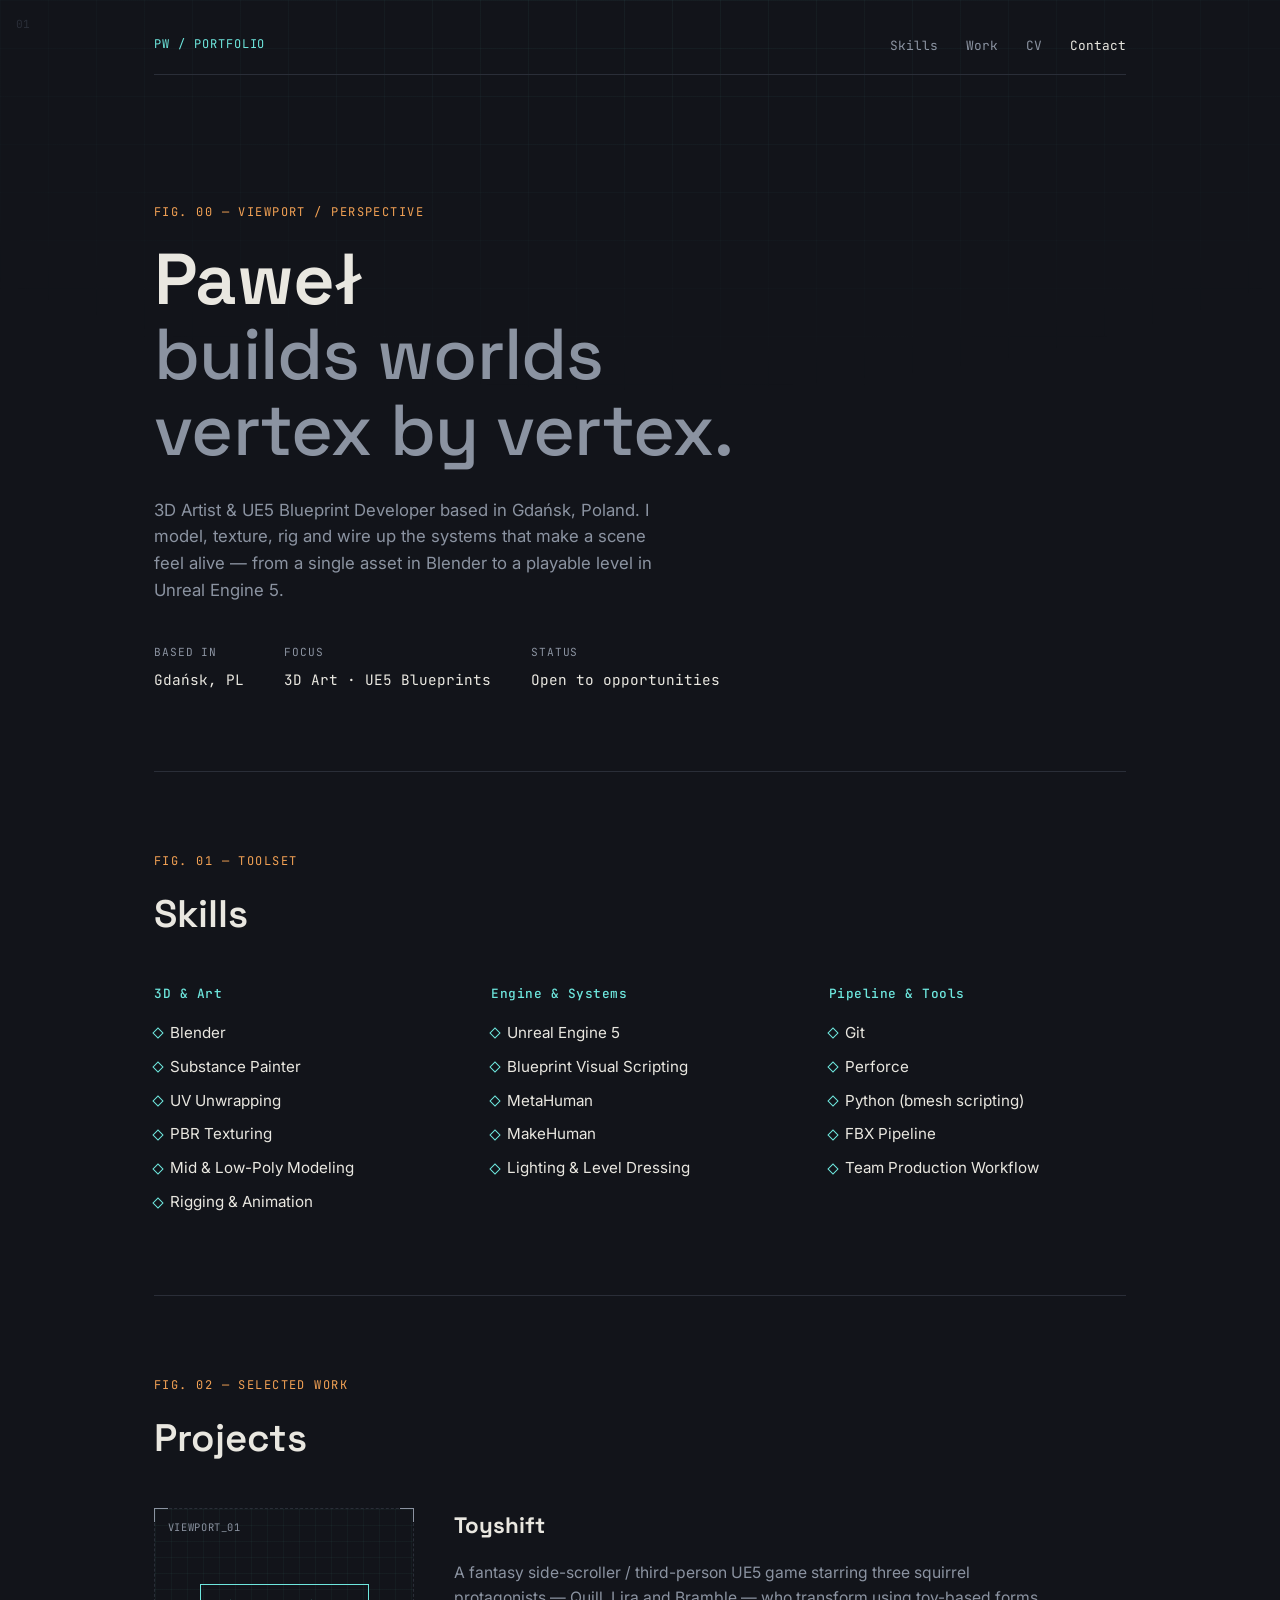
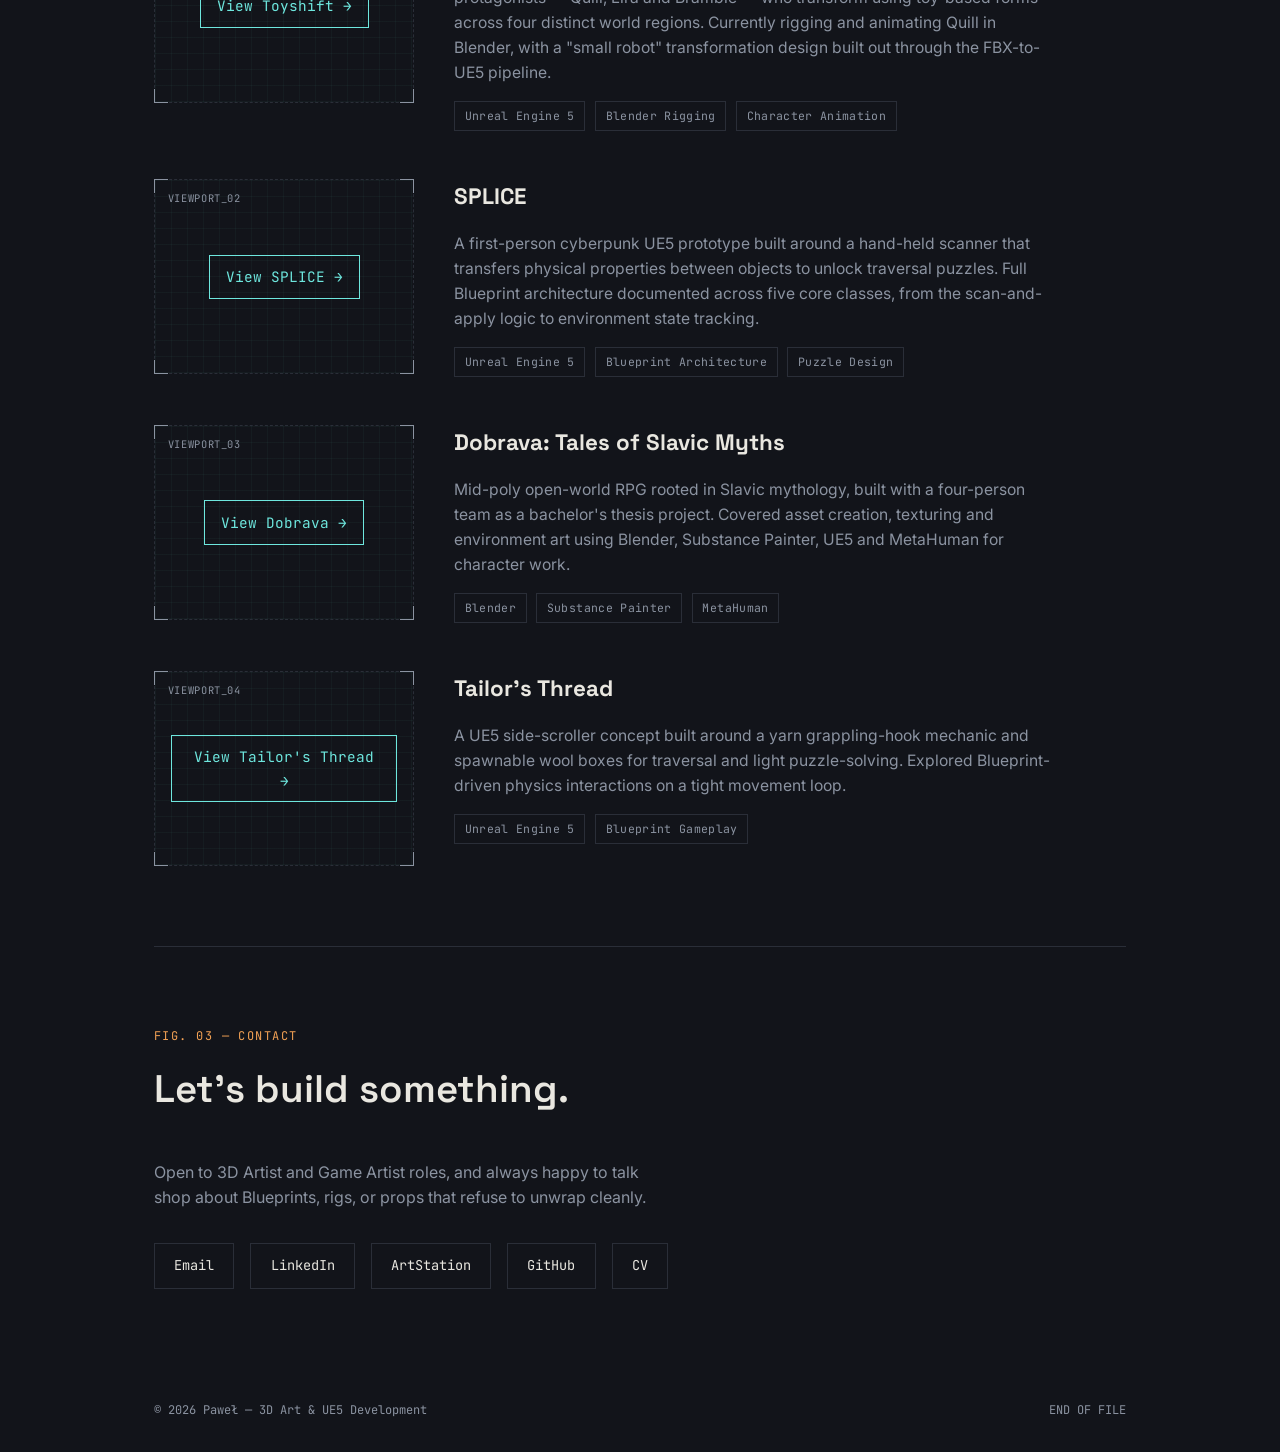
==== index.html @ b589e6cb "Add files via upload" ====
<!DOCTYPE html>
<html lang="en">
<head>
<meta charset="UTF-8">
<meta name="viewport" content="width=device-width, initial-scale=1.0">
<title>Paweł — 3D Artist &amp; UE5 Blueprint Developer</title>
<meta name="description" content="Portfolio of Paweł, 3D Artist and UE5 Blueprint Developer based in Gdańsk, Poland.">
<link rel="preconnect" href="https://fonts.googleapis.com">
<link rel="preconnect" href="https://fonts.gstatic.com" crossorigin>
<link href="https://fonts.googleapis.com/css2?family=Space+Grotesk:wght@400;500;600;700&family=Inter:wght@400;500;600&family=JetBrains+Mono:wght@400;500&display=swap" rel="stylesheet">
<link rel="stylesheet" href="style.css">
</head>
<body>

<div class="grid-overlay" aria-hidden="true"></div>

<header class="site-header">
  <div class="corner corner-tl" aria-hidden="true">01</div>
  <nav class="nav">
    <span class="nav-mark">PW / PORTFOLIO</span>
    <ul class="nav-links">
      <li><a href="#skills">Skills</a></li>
      <li><a href="#work">Work</a></li>
      <li><a href="cv.html">CV</a></li>
      <li><a href="#contact">Contact</a></li>
    </ul>
  </nav>
</header>

<main>

  <!-- HERO -->
  <section class="hero" id="top">
    <p class="eyebrow">FIG. 00 — VIEWPORT / PERSPECTIVE</p>
    <h1 class="hero-title">
      Paweł <span class="hero-title-sub">builds worlds<br>vertex by vertex.</span>
    </h1>
    <p class="hero-lede">
      3D Artist &amp; UE5 Blueprint Developer based in Gdańsk, Poland. I model, texture,
      rig and wire up the systems that make a scene feel alive — from a single asset
      in Blender to a playable level in Unreal Engine 5.
    </p>
    <div class="hero-meta">
      <span class="meta-item"><span class="meta-label">Based in</span>Gdańsk, PL</span>
      <span class="meta-item"><span class="meta-label">Focus</span>3D Art · UE5 Blueprints</span>
      <span class="meta-item"><span class="meta-label">Status</span>Open to opportunities</span>
    </div>
  </section>

  <!-- SKILLS -->
  <section class="skills" id="skills">
    <p class="section-label">FIG. 01 — TOOLSET</p>
    <h2 class="section-title">Skills</h2>

    <div class="skill-groups">
      <div class="skill-group">
        <h3 class="skill-group-title">3D &amp; Art</h3>
        <ul class="skill-tags">
          <li>Blender</li>
          <li>Substance Painter</li>
          <li>UV Unwrapping</li>
          <li>PBR Texturing</li>
          <li>Mid &amp; Low-Poly Modeling</li>
          <li>Rigging &amp; Animation</li>
        </ul>
      </div>
      <div class="skill-group">
        <h3 class="skill-group-title">Engine &amp; Systems</h3>
        <ul class="skill-tags">
          <li>Unreal Engine 5</li>
          <li>Blueprint Visual Scripting</li>
          <li>MetaHuman</li>
          <li>MakeHuman</li>
          <li>Lighting &amp; Level Dressing</li>
        </ul>
      </div>
      <div class="skill-group">
        <h3 class="skill-group-title">Pipeline &amp; Tools</h3>
        <ul class="skill-tags">
          <li>Git</li>
          <li>Perforce</li>
          <li>Python (bmesh scripting)</li>
          <li>FBX Pipeline</li>
          <li>Team Production Workflow</li>
        </ul>
      </div>
    </div>
  </section>

  <!-- WORK -->
  <section class="work" id="work">
    <p class="section-label">FIG. 02 — SELECTED WORK</p>
    <h2 class="section-title">Projects</h2>

    <div class="project-list">

      <article class="project">
        <div class="project-viewport">
          <span class="viewport-corner tl"></span>
          <span class="viewport-corner tr"></span>
          <span class="viewport-corner bl"></span>
          <span class="viewport-corner br"></span>
          <span class="viewport-id">VIEWPORT_01</span>
          <a class="viewport-link" href="#" target="_blank" rel="noopener">
            View Toyshift →
          </a>
        </div>
        <div class="project-body">
          <h3 class="project-title">Toyshift</h3>
          <p class="project-desc">
            A fantasy side-scroller / third-person UE5 game starring three squirrel
            protagonists — Quill, Lira and Bramble — who transform using toy-based
            forms across four distinct world regions. Currently rigging and animating
            Quill in Blender, with a "small robot" transformation design built out
            through the FBX-to-UE5 pipeline.
          </p>
          <ul class="project-tags">
            <li>Unreal Engine 5</li>
            <li>Blender Rigging</li>
            <li>Character Animation</li>
          </ul>
        </div>
      </article>

      <article class="project">
        <div class="project-viewport">
          <span class="viewport-corner tl"></span>
          <span class="viewport-corner tr"></span>
          <span class="viewport-corner bl"></span>
          <span class="viewport-corner br"></span>
          <span class="viewport-id">VIEWPORT_02</span>
          <a class="viewport-link" href="#" target="_blank" rel="noopener">
            View SPLICE →
          </a>
        </div>
        <div class="project-body">
          <h3 class="project-title">SPLICE</h3>
          <p class="project-desc">
            A first-person cyberpunk UE5 prototype built around a hand-held scanner
            that transfers physical properties between objects to unlock traversal
            puzzles. Full Blueprint architecture documented across five core classes,
            from the scan-and-apply logic to environment state tracking.
          </p>
          <ul class="project-tags">
            <li>Unreal Engine 5</li>
            <li>Blueprint Architecture</li>
            <li>Puzzle Design</li>
          </ul>
        </div>
      </article>

      <article class="project">
        <div class="project-viewport">
          <span class="viewport-corner tl"></span>
          <span class="viewport-corner tr"></span>
          <span class="viewport-corner bl"></span>
          <span class="viewport-corner br"></span>
          <span class="viewport-id">VIEWPORT_03</span>
          <a class="viewport-link" href="#" target="_blank" rel="noopener">
            View Dobrava →
          </a>
        </div>
        <div class="project-body">
          <h3 class="project-title">Dobrava: Tales of Slavic Myths</h3>
          <p class="project-desc">
            Mid-poly open-world RPG rooted in Slavic mythology, built with a
            four-person team as a bachelor's thesis project. Covered asset creation,
            texturing and environment art using Blender, Substance Painter, UE5 and
            MetaHuman for character work.
          </p>
          <ul class="project-tags">
            <li>Blender</li>
            <li>Substance Painter</li>
            <li>MetaHuman</li>
          </ul>
        </div>
      </article>

      <article class="project">
        <div class="project-viewport">
          <span class="viewport-corner tl"></span>
          <span class="viewport-corner tr"></span>
          <span class="viewport-corner bl"></span>
          <span class="viewport-corner br"></span>
          <span class="viewport-id">VIEWPORT_04</span>
          <a class="viewport-link" href="#" target="_blank" rel="noopener">
            View Tailor's Thread →
          </a>
        </div>
        <div class="project-body">
          <h3 class="project-title">Tailor's Thread</h3>
          <p class="project-desc">
            A UE5 side-scroller concept built around a yarn grappling-hook mechanic
            and spawnable wool boxes for traversal and light puzzle-solving.
            Explored Blueprint-driven physics interactions on a tight movement loop.
          </p>
          <ul class="project-tags">
            <li>Unreal Engine 5</li>
            <li>Blueprint Gameplay</li>
          </ul>
        </div>
      </article>

    </div>
  </section>

  <!-- CONTACT -->
  <section class="contact" id="contact">
    <p class="section-label">FIG. 03 — CONTACT</p>
    <h2 class="section-title">Let's build something.</h2>
    <p class="contact-lede">
      Open to 3D Artist and Game Artist roles, and always happy to talk shop about
      Blueprints, rigs, or props that refuse to unwrap cleanly.
    </p>
    <div class="contact-links">
      <a href="mailto:you@example.com" class="contact-link">Email</a>
      <a href="#" class="contact-link" target="_blank" rel="noopener">LinkedIn</a>
      <a href="#" class="contact-link" target="_blank" rel="noopener">ArtStation</a>
      <a href="#" class="contact-link" target="_blank" rel="noopener">GitHub</a>
      <a href="cv.html" class="contact-link">CV</a>
    </div>
  </section>

</main>

<footer class="site-footer">
  <span>© <span id="year"></span> Paweł — 3D Art &amp; UE5 Development</span>
  <span class="footer-mark">END OF FILE</span>
</footer>

<script src="script.js"></script>
</body>
</html>
---- style.css ----
/* ============================================
   TOKENS
   ============================================ */
:root{
  --bg: #12141a;
  --bg-panel: #1a1d25;
  --ink: #e9e7e0;
  --ink-dim: #8b93a1;
  --line: #2a2e38;
  --cyan: #6ee7de;
  --amber: #f2a154;

  --font-display: 'Space Grotesk', sans-serif;
  --font-body: 'Inter', sans-serif;
  --font-mono: 'JetBrains Mono', monospace;

  --gutter: clamp(1.5rem, 5vw, 4rem);
  --max-w: 1100px;
}

*{ box-sizing: border-box; }

html{ scroll-behavior: smooth; }

body{
  margin: 0;
  background: var(--bg);
  color: var(--ink);
  font-family: var(--font-body);
  line-height: 1.6;
  -webkit-font-smoothing: antialiased;
}

a{ color: inherit; text-decoration: none; }

ul{ list-style: none; margin: 0; padding: 0; }

h1, h2, h3{ font-family: var(--font-display); margin: 0; }

/* ============================================
   BLUEPRINT GRID BACKGROUND (signature element)
   ============================================ */
.grid-overlay{
  position: fixed;
  inset: 0;
  pointer-events: none;
  z-index: 0;
  background-image:
    linear-gradient(rgba(110,231,222,0.05) 1px, transparent 1px),
    linear-gradient(90deg, rgba(110,231,222,0.05) 1px, transparent 1px);
  background-size: 48px 48px;
  mask-image: radial-gradient(ellipse 100% 60% at 50% 0%, black 0%, transparent 75%);
}

/* ============================================
   LAYOUT SHELL
   ============================================ */
main, header, footer{
  position: relative;
  z-index: 1;
  max-width: var(--max-w);
  margin: 0 auto;
  padding-left: var(--gutter);
  padding-right: var(--gutter);
}

/* ============================================
   HEADER / NAV
   ============================================ */
.site-header{
  padding-top: 2rem;
  padding-bottom: 1rem;
}

.nav{
  display: flex;
  align-items: center;
  justify-content: space-between;
  border-bottom: 1px solid var(--line);
  padding-bottom: 1rem;
}

.nav-mark{
  font-family: var(--font-mono);
  font-size: 0.75rem;
  letter-spacing: 0.08em;
  color: var(--cyan);
}

.nav-links{
  display: flex;
  gap: 1.75rem;
}

.nav-links a{
  font-family: var(--font-mono);
  font-size: 0.8rem;
  color: var(--ink-dim);
  transition: color 0.2s ease;
}

.nav-links a:hover{ color: var(--ink); }

.corner{
  position: fixed;
  top: 1rem;
  left: 1rem;
  font-family: var(--font-mono);
  font-size: 0.7rem;
  color: var(--line);
  z-index: 0;
}

/* ============================================
   HERO
   ============================================ */
.hero{
  padding-top: clamp(3rem, 10vw, 7rem);
  padding-bottom: clamp(3rem, 8vw, 5rem);
  border-bottom: 1px solid var(--line);
}

.eyebrow{
  font-family: var(--font-mono);
  font-size: 0.75rem;
  letter-spacing: 0.12em;
  color: var(--amber);
  margin: 0 0 1.25rem;
}

.hero-title{
  font-size: clamp(2.4rem, 7vw, 4.5rem);
  font-weight: 600;
  line-height: 1.05;
  letter-spacing: -0.01em;
}

.hero-title-sub{
  display: block;
  color: var(--ink-dim);
  font-weight: 500;
}

.hero-lede{
  max-width: 46ch;
  margin-top: 1.75rem;
  color: var(--ink-dim);
  font-size: 1.05rem;
}

.hero-meta{
  display: flex;
  flex-wrap: wrap;
  gap: 2.5rem;
  margin-top: 2.5rem;
}

.meta-item{
  font-family: var(--font-mono);
  font-size: 0.9rem;
  display: flex;
  flex-direction: column;
  gap: 0.35rem;
}

.meta-label{
  font-size: 0.7rem;
  letter-spacing: 0.08em;
  color: var(--ink-dim);
  text-transform: uppercase;
}

/* ============================================
   SECTION LABELS (shared)
   ============================================ */
.section-label{
  font-family: var(--font-mono);
  font-size: 0.75rem;
  letter-spacing: 0.12em;
  color: var(--amber);
  margin: 0 0 0.75rem;
}

.section-title{
  font-size: clamp(1.8rem, 4vw, 2.4rem);
  font-weight: 600;
  margin-bottom: 2.5rem;
}

/* ============================================
   SKILLS
   ============================================ */
.skills{
  padding-top: clamp(3rem, 8vw, 5rem);
  padding-bottom: clamp(3rem, 8vw, 5rem);
  border-bottom: 1px solid var(--line);
}

.skill-groups{
  display: grid;
  grid-template-columns: repeat(auto-fit, minmax(220px, 1fr));
  gap: 2.5rem;
}

.skill-group-title{
  font-family: var(--font-mono);
  font-size: 0.8rem;
  color: var(--cyan);
  letter-spacing: 0.04em;
  margin-bottom: 1rem;
  font-weight: 500;
}

.skill-tags{
  display: flex;
  flex-direction: column;
  gap: 0.6rem;
}

.skill-tags li{
  font-size: 0.95rem;
  padding-left: 1rem;
  position: relative;
  color: var(--ink);
}

.skill-tags li::before{
  content: "";
  position: absolute;
  left: 0;
  top: 0.55em;
  width: 6px;
  height: 6px;
  border: 1px solid var(--cyan);
  transform: rotate(45deg);
}

/* ============================================
   WORK / PROJECTS
   ============================================ */
.work{
  padding-top: clamp(3rem, 8vw, 5rem);
  padding-bottom: clamp(3rem, 8vw, 5rem);
  border-bottom: 1px solid var(--line);
}

.project-list{
  display: flex;
  flex-direction: column;
  gap: 3rem;
}

.project{
  display: grid;
  grid-template-columns: 260px 1fr;
  gap: 2.5rem;
  align-items: start;
}

@media (max-width: 720px){
  .project{ grid-template-columns: 1fr; }
}

/* the "viewport frame" replaces a thumbnail image with a linked technical frame */
.project-viewport{
  position: relative;
  aspect-ratio: 4 / 3;
  border: 1px dashed var(--line);
  background:
    linear-gradient(rgba(110,231,222,0.04) 1px, transparent 1px),
    linear-gradient(90deg, rgba(110,231,222,0.04) 1px, transparent 1px);
  background-size: 16px 16px;
  display: flex;
  align-items: center;
  justify-content: center;
  padding: 1rem;
  transition: border-color 0.2s ease, background-color 0.2s ease;
}

.project-viewport:hover{
  border-color: var(--cyan);
  background-color: rgba(110,231,222,0.03);
}

.viewport-corner{
  position: absolute;
  width: 14px;
  height: 14px;
  border: 1px solid var(--ink-dim);
}
.viewport-corner.tl{ top: -1px; left: -1px; border-width: 1px 0 0 1px; }
.viewport-corner.tr{ top: -1px; right: -1px; border-width: 1px 1px 0 0; }
.viewport-corner.bl{ bottom: -1px; left: -1px; border-width: 0 0 1px 1px; }
.viewport-corner.br{ bottom: -1px; right: -1px; border-width: 0 1px 1px 0; }

.viewport-id{
  position: absolute;
  top: 0.6rem;
  left: 0.8rem;
  font-family: var(--font-mono);
  font-size: 0.65rem;
  letter-spacing: 0.06em;
  color: var(--ink-dim);
}

.viewport-link{
  font-family: var(--font-mono);
  font-size: 0.9rem;
  text-align: center;
  color: var(--cyan);
  padding: 0.6rem 1rem;
  border: 1px solid var(--cyan);
}

.viewport-link:hover{
  background: var(--cyan);
  color: var(--bg);
}

.project-title{
  font-size: 1.4rem;
  margin-bottom: 0.75rem;
}

.project-desc{
  color: var(--ink-dim);
  max-width: 60ch;
  font-size: 0.98rem;
}

.project-tags{
  display: flex;
  flex-wrap: wrap;
  gap: 0.6rem;
  margin-top: 1rem;
}

.project-tags li{
  font-family: var(--font-mono);
  font-size: 0.72rem;
  letter-spacing: 0.03em;
  color: var(--ink-dim);
  border: 1px solid var(--line);
  padding: 0.3rem 0.6rem;
}

/* ============================================
   CONTACT
   ============================================ */
.contact{
  padding-top: clamp(3rem, 8vw, 5rem);
  padding-bottom: clamp(3rem, 8vw, 5rem);
}

.contact-lede{
  max-width: 50ch;
  color: var(--ink-dim);
  margin-bottom: 2rem;
}

.contact-links{
  display: flex;
  flex-wrap: wrap;
  gap: 1rem;
}

.contact-link{
  font-family: var(--font-mono);
  font-size: 0.85rem;
  border: 1px solid var(--line);
  padding: 0.7rem 1.2rem;
  transition: border-color 0.2s ease, color 0.2s ease;
}

.contact-link:hover{
  border-color: var(--cyan);
  color: var(--cyan);
}

/* ============================================
   FOOTER
   ============================================ */
.site-footer{
  display: flex;
  justify-content: space-between;
  padding-top: 2rem;
  padding-bottom: 2rem;
  font-family: var(--font-mono);
  font-size: 0.75rem;
  color: var(--ink-dim);
}

/* ============================================
   ACCESSIBILITY
   ============================================ */
a:focus-visible,
button:focus-visible{
  outline: 2px solid var(--cyan);
  outline-offset: 2px;
}

@media (prefers-reduced-motion: reduce){
  html{ scroll-behavior: auto; }
}
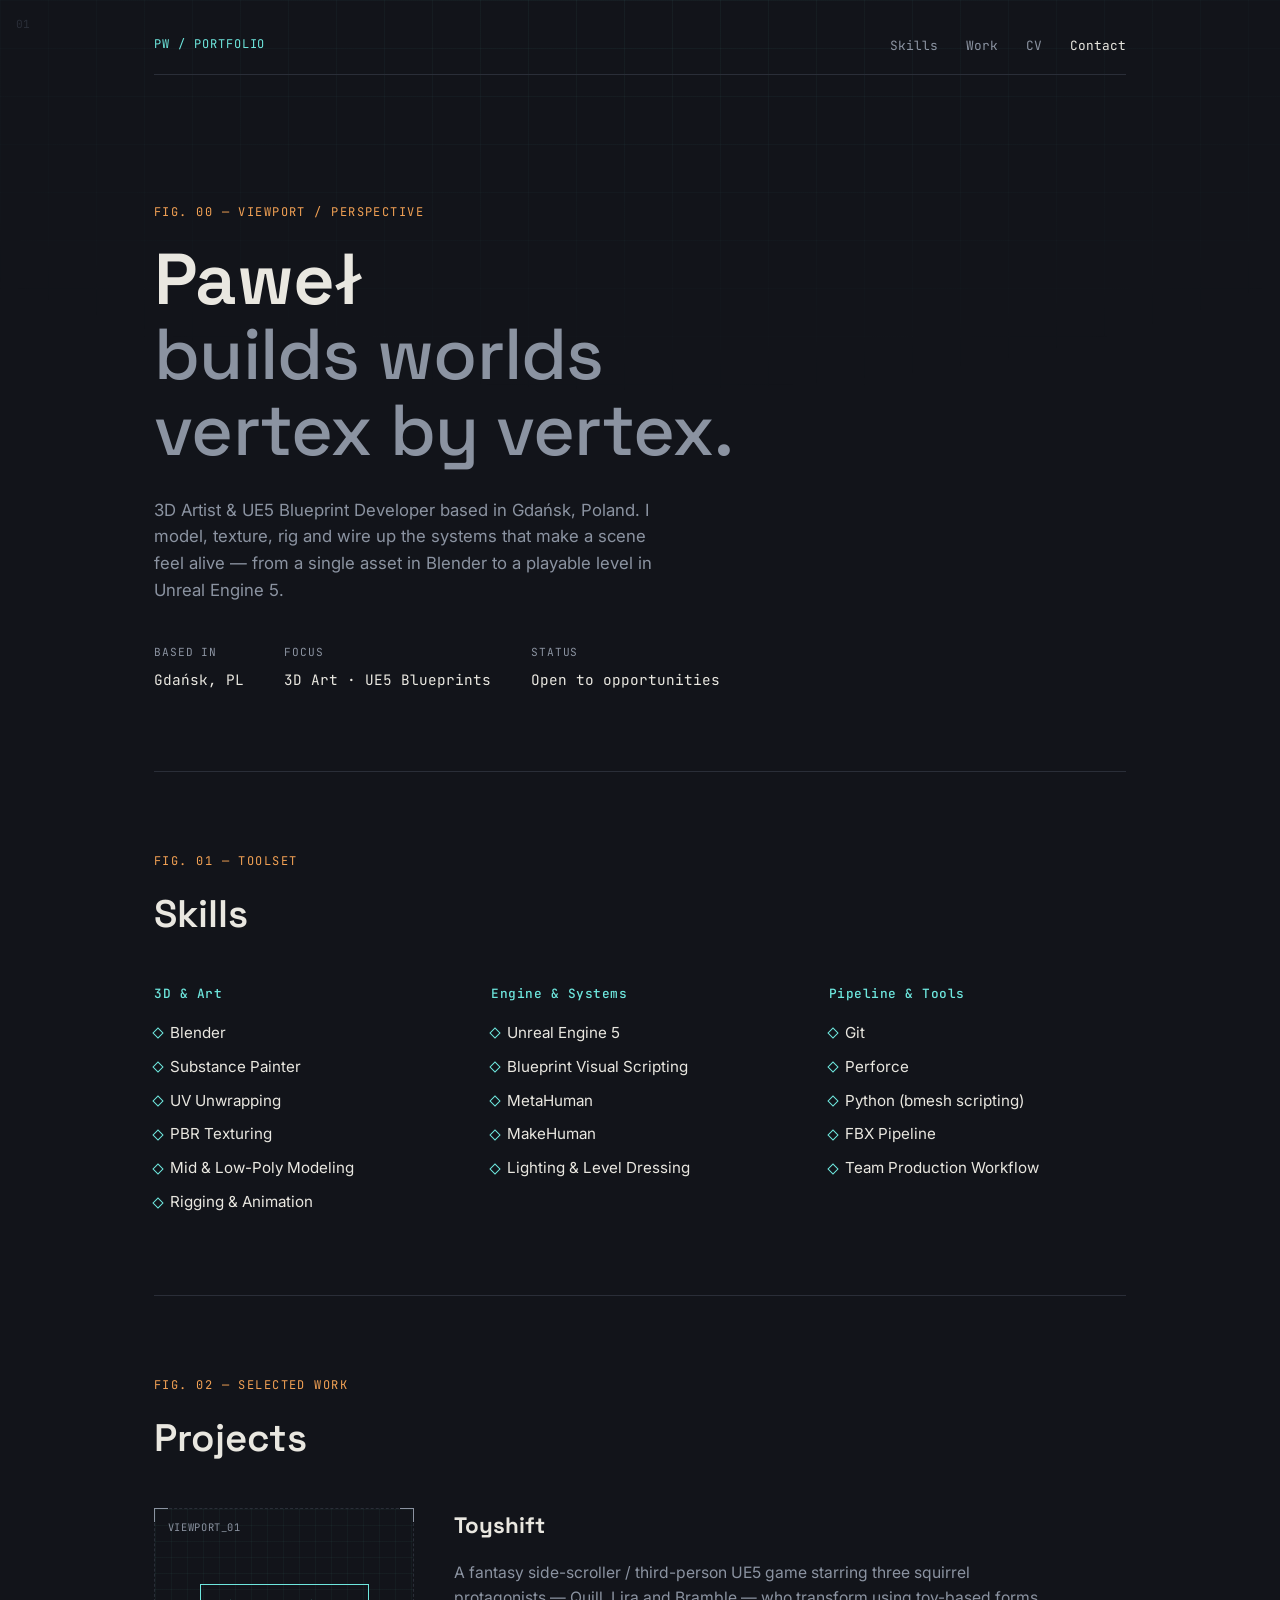
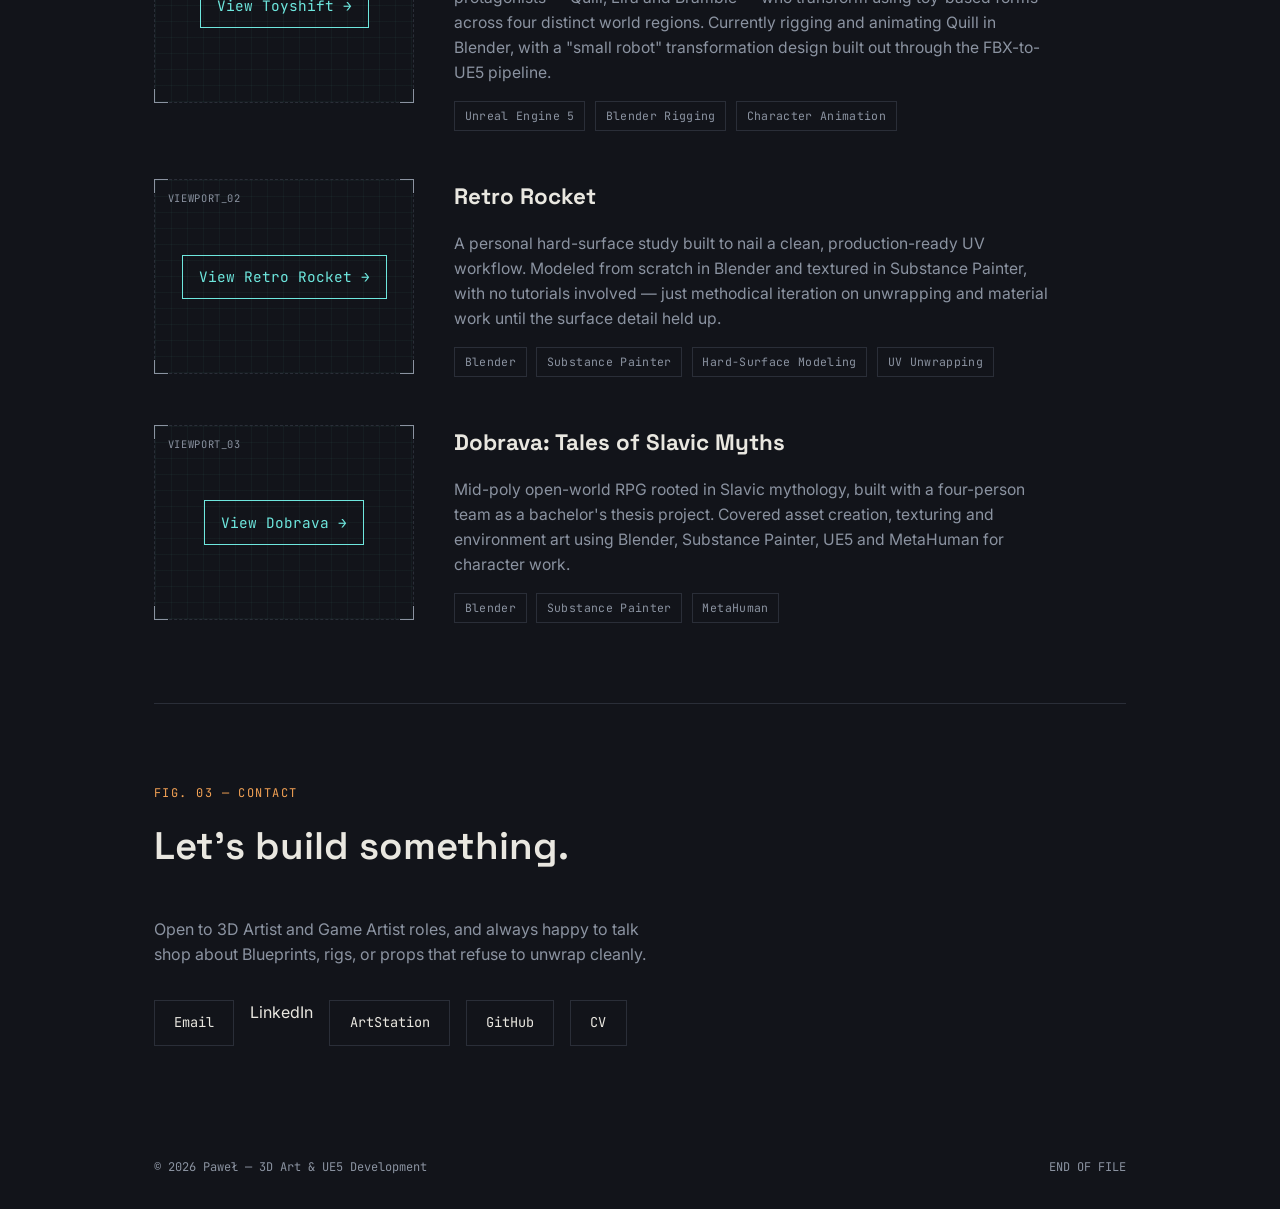
==== commit 3a2cd26c: "Modify project links and update descriptions Updated project links and descriptions in index.html." ====
--- a/index.html
+++ b/index.html
@@ -101,7 +101,7 @@
           <span class="viewport-corner bl"></span>
           <span class="viewport-corner br"></span>
           <span class="viewport-id">VIEWPORT_01</span>
-          <a class="viewport-link" href="#" target="_blank" rel="noopener">
+          <a class="viewport-link" href="https://www.artstation.com/artwork/WdKYmG" target="_blank" rel="noopener">
             View Toyshift →
           </a>
         </div>
@@ -129,22 +129,23 @@
           <span class="viewport-corner bl"></span>
           <span class="viewport-corner br"></span>
           <span class="viewport-id">VIEWPORT_02</span>
-          <a class="viewport-link" href="#" target="_blank" rel="noopener">
-            View SPLICE →
+          <a class="viewport-link" href="https://www.artstation.com/artwork/O3qlDg" target="_blank" rel="noopener">
+            View Retro Rocket →
           </a>
         </div>
         <div class="project-body">
-          <h3 class="project-title">SPLICE</h3>
+          <h3 class="project-title">Retro Rocket</h3>
           <p class="project-desc">
-            A first-person cyberpunk UE5 prototype built around a hand-held scanner
-            that transfers physical properties between objects to unlock traversal
-            puzzles. Full Blueprint architecture documented across five core classes,
-            from the scan-and-apply logic to environment state tracking.
+            A personal hard-surface study built to nail a clean, production-ready
+            UV workflow. Modeled from scratch in Blender and textured in Substance
+            Painter, with no tutorials involved — just methodical iteration on
+            unwrapping and material work until the surface detail held up.
           </p>
           <ul class="project-tags">
-            <li>Unreal Engine 5</li>
-            <li>Blueprint Architecture</li>
-            <li>Puzzle Design</li>
+            <li>Blender</li>
+            <li>Substance Painter</li>
+            <li>Hard-Surface Modeling</li>
+            <li>UV Unwrapping</li>
           </ul>
         </div>
       </article>
@@ -175,32 +176,6 @@
           </ul>
         </div>
       </article>
-
-      <article class="project">
-        <div class="project-viewport">
-          <span class="viewport-corner tl"></span>
-          <span class="viewport-corner tr"></span>
-          <span class="viewport-corner bl"></span>
-          <span class="viewport-corner br"></span>
-          <span class="viewport-id">VIEWPORT_04</span>
-          <a class="viewport-link" href="#" target="_blank" rel="noopener">
-            View Tailor's Thread →
-          </a>
-        </div>
-        <div class="project-body">
-          <h3 class="project-title">Tailor's Thread</h3>
-          <p class="project-desc">
-            A UE5 side-scroller concept built around a yarn grappling-hook mechanic
-            and spawnable wool boxes for traversal and light puzzle-solving.
-            Explored Blueprint-driven physics interactions on a tight movement loop.
-          </p>
-          <ul class="project-tags">
-            <li>Unreal Engine 5</li>
-            <li>Blueprint Gameplay</li>
-          </ul>
-        </div>
-      </article>
-
     </div>
   </section>
 
@@ -213,10 +188,10 @@
       Blueprints, rigs, or props that refuse to unwrap cleanly.
     </p>
     <div class="contact-links">
-      <a href="mailto:you@example.com" class="contact-link">Email</a>
-      <a href="#" class="contact-link" target="_blank" rel="noopener">LinkedIn</a>
-      <a href="#" class="contact-link" target="_blank" rel="noopener">ArtStation</a>
-      <a href="#" class="contact-link" target="_blank" rel="noopener">GitHub</a>
+      <a href="mailto:beigerpawel@gmail.com" class="contact-link">Email</a>
+      <a href="#" class="https://linkedin.com/in/pawelbeiger" target="_blank" rel="noopener">LinkedIn</a>
+      <a href="https://www.artstation.com/actorn" class="contact-link" target="_blank" rel="noopener">ArtStation</a>
+      <a href="https://github.com/P4steo" class="contact-link" target="_blank" rel="noopener">GitHub</a>
       <a href="cv.html" class="contact-link">CV</a>
     </div>
   </section>
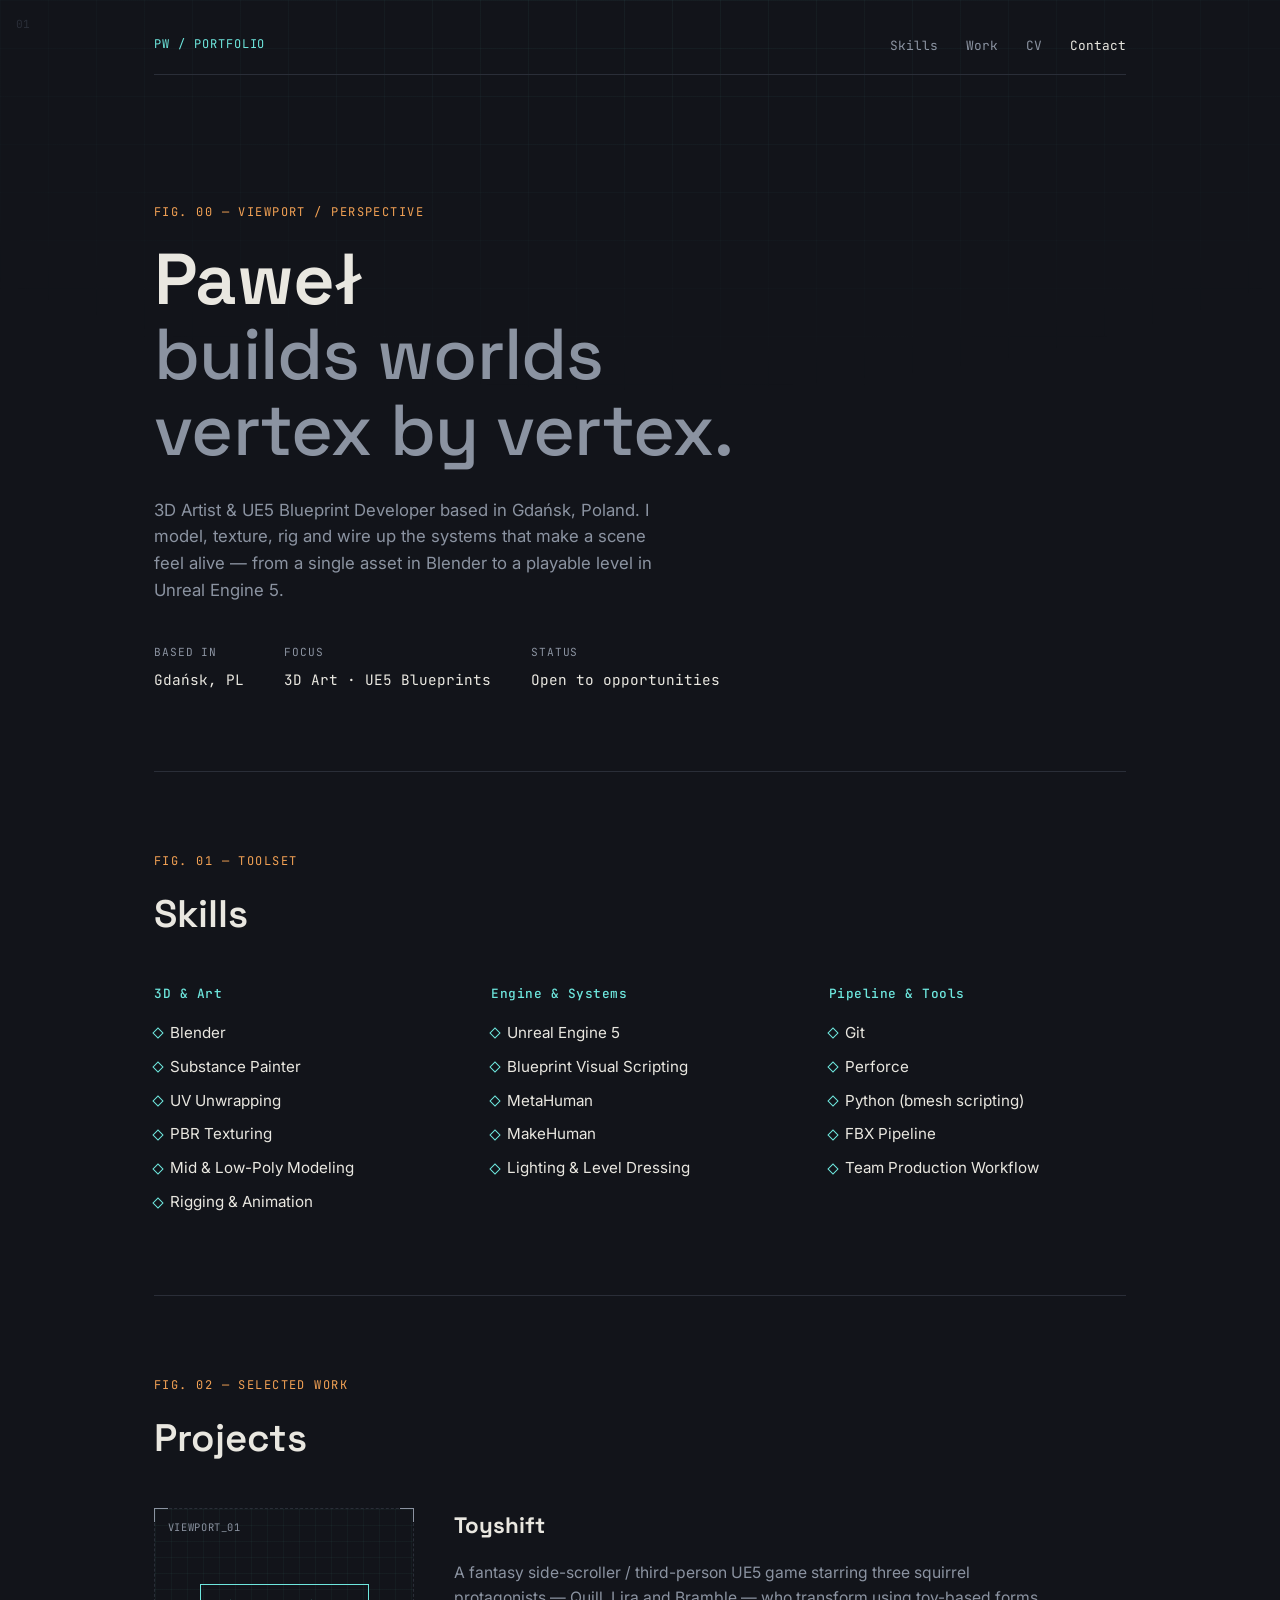
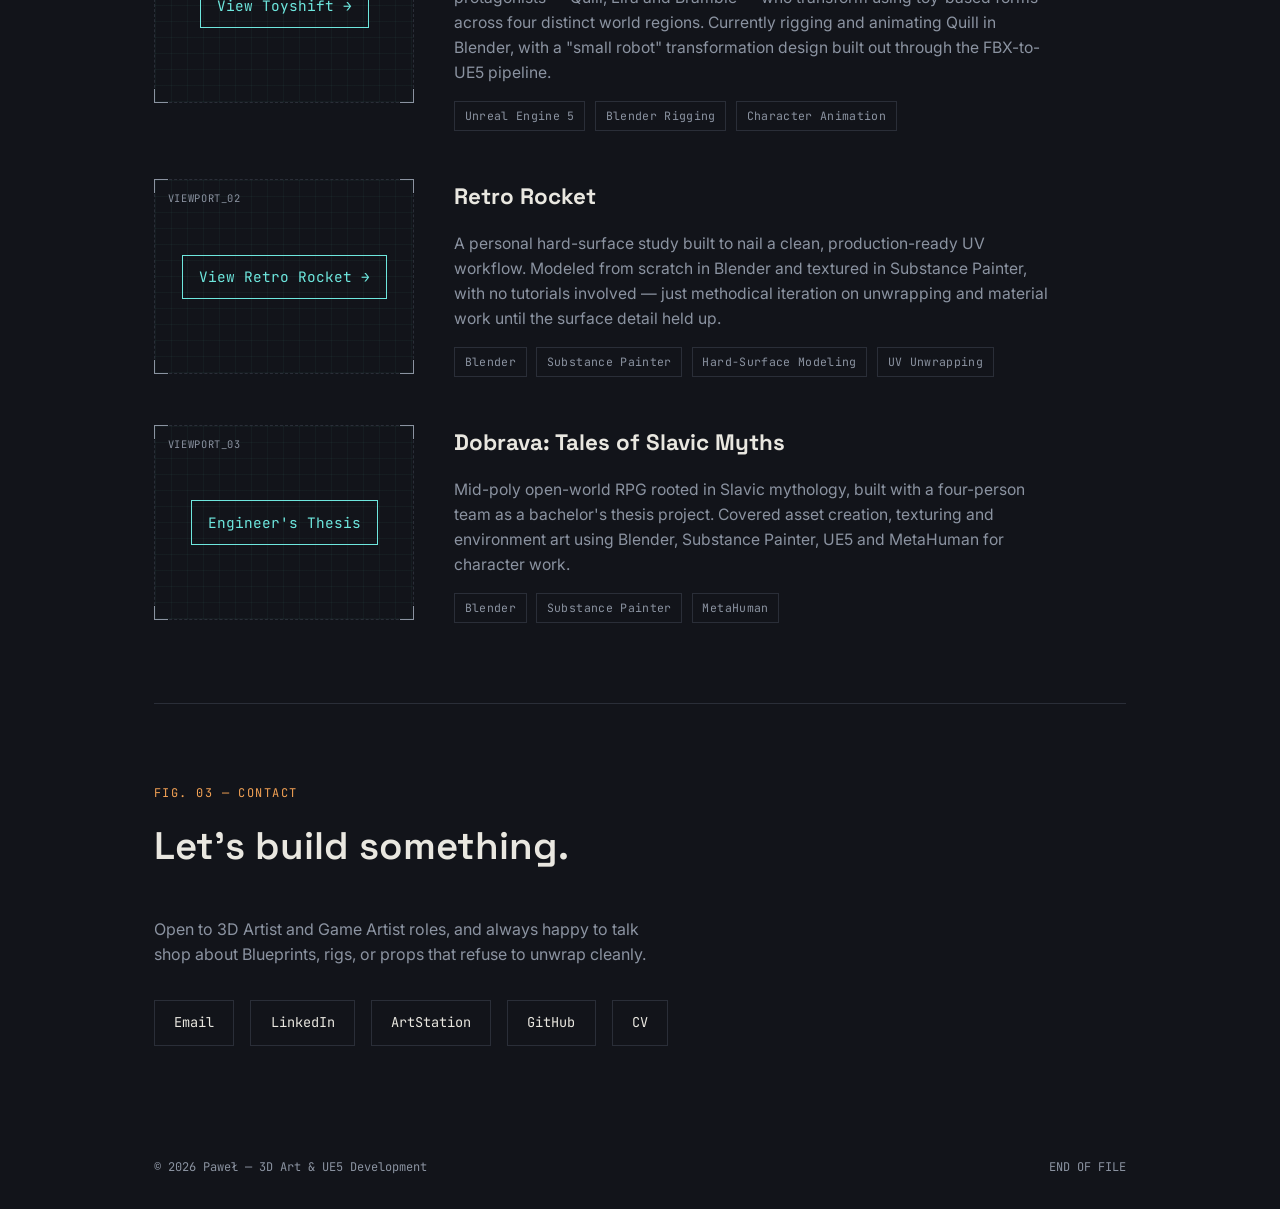
==== commit 4e21a736: "Update link text and class for LinkedIn" ====
--- a/index.html
+++ b/index.html
@@ -158,7 +158,7 @@
           <span class="viewport-corner br"></span>
           <span class="viewport-id">VIEWPORT_03</span>
           <a class="viewport-link" href="#" target="_blank" rel="noopener">
-            View Dobrava →
+            Engineer's Thesis
           </a>
         </div>
         <div class="project-body">
@@ -189,7 +189,7 @@
     </p>
     <div class="contact-links">
       <a href="mailto:beigerpawel@gmail.com" class="contact-link">Email</a>
-      <a href="#" class="https://linkedin.com/in/pawelbeiger" target="_blank" rel="noopener">LinkedIn</a>
+      <a href="https://linkedin.com/in/pawelbeiger" class="contact-link" target="_blank" rel="noopener">LinkedIn</a>
       <a href="https://www.artstation.com/actorn" class="contact-link" target="_blank" rel="noopener">ArtStation</a>
       <a href="https://github.com/P4steo" class="contact-link" target="_blank" rel="noopener">GitHub</a>
       <a href="cv.html" class="contact-link">CV</a>
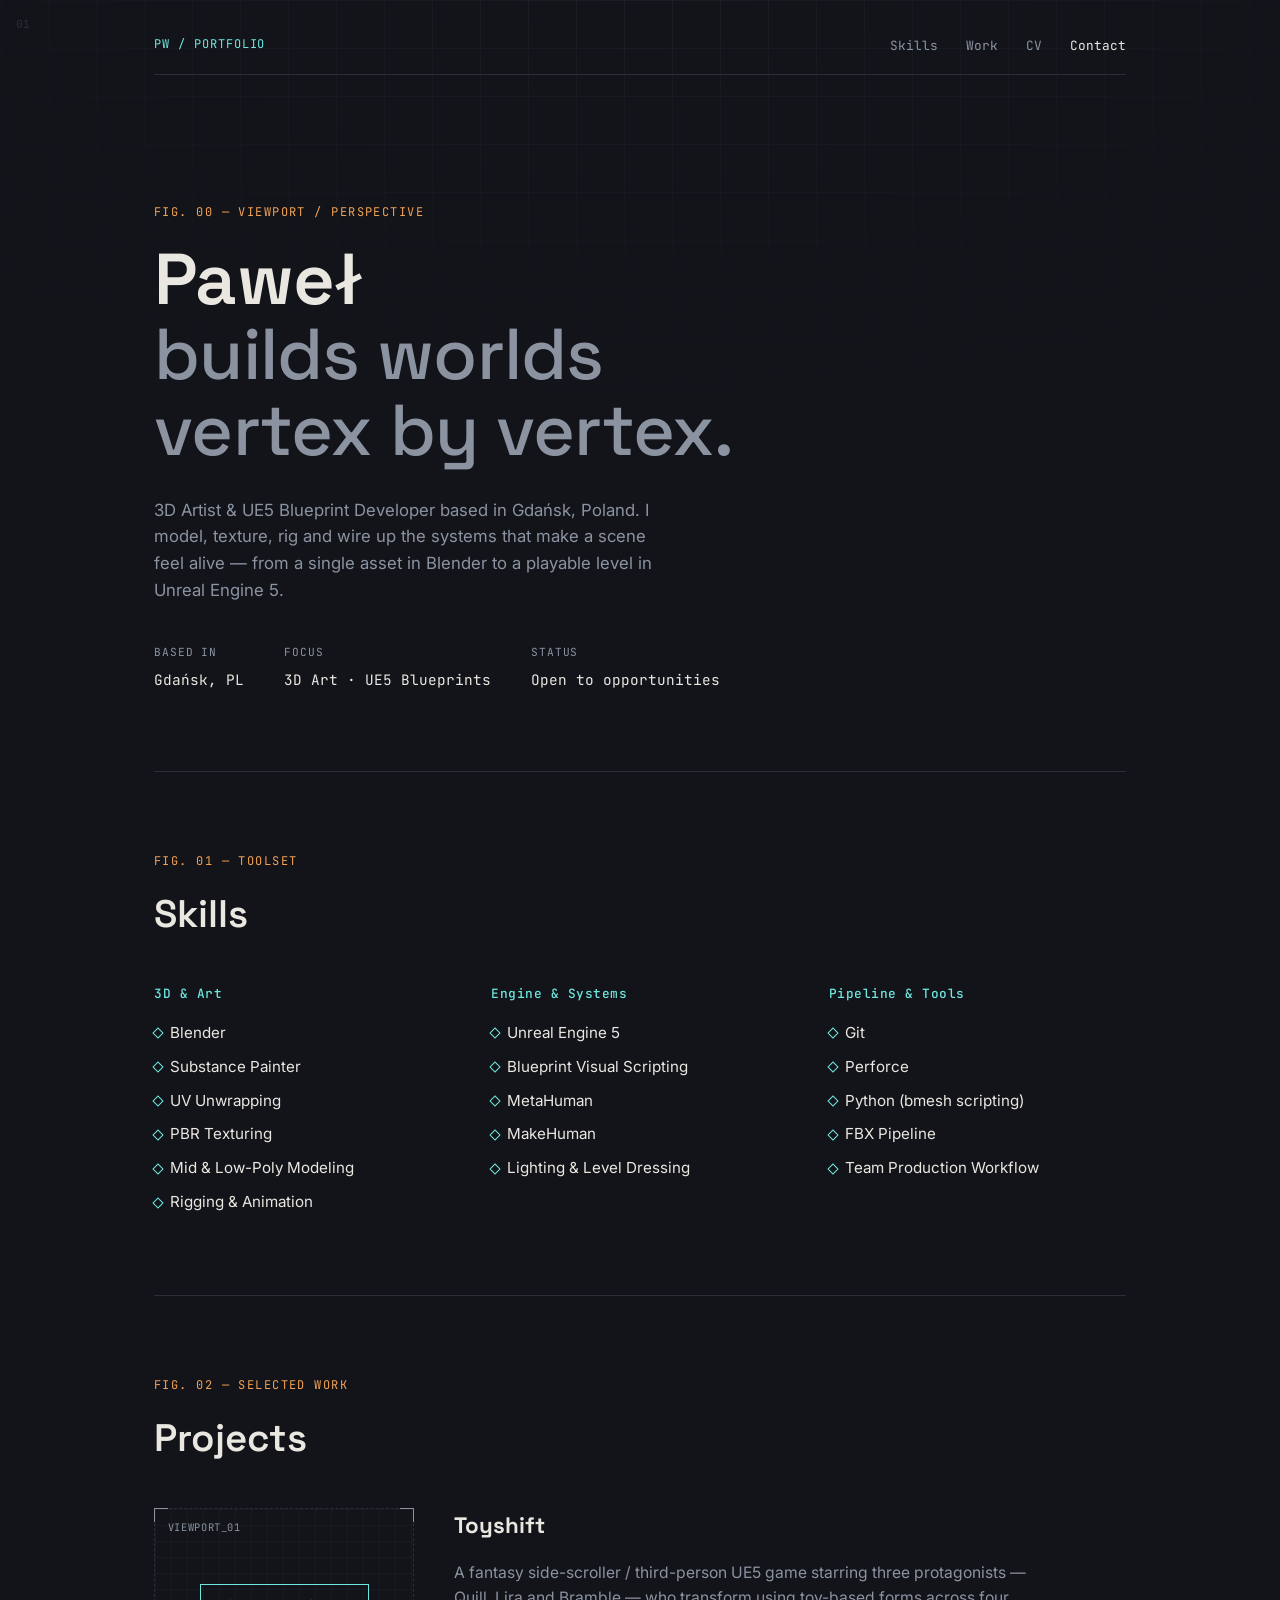
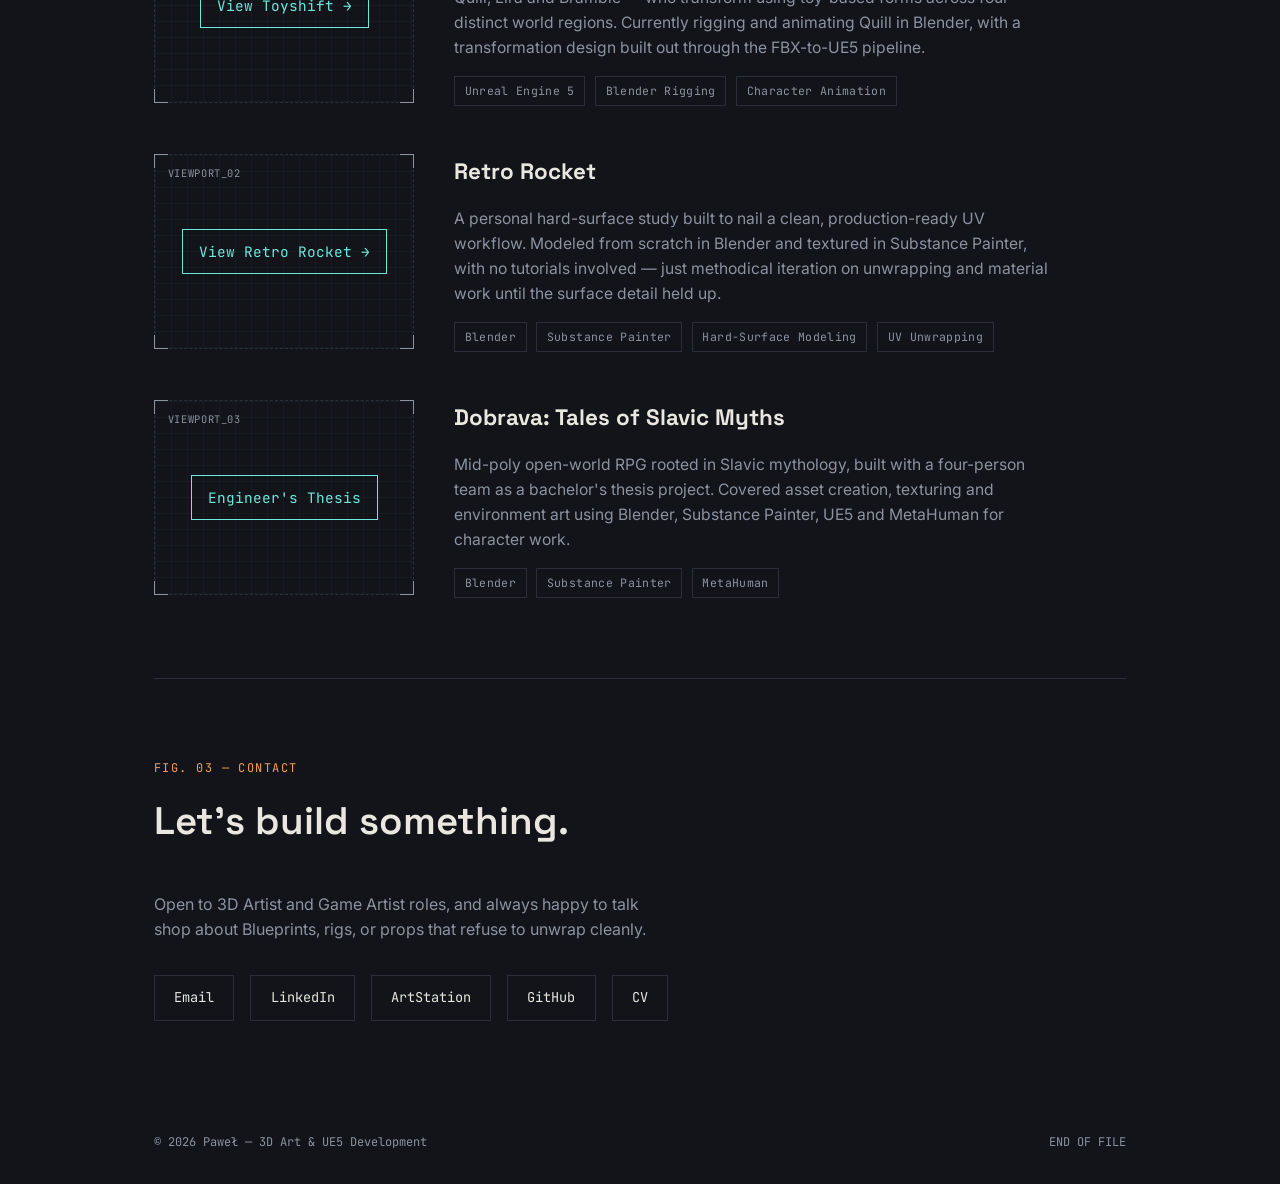
==== commit 70703ae9: "Fix formatting in project description text" ====
--- a/index.html
+++ b/index.html
@@ -108,10 +108,10 @@
         <div class="project-body">
           <h3 class="project-title">Toyshift</h3>
           <p class="project-desc">
-            A fantasy side-scroller / third-person UE5 game starring three squirrel
+            A fantasy side-scroller / third-person UE5 game starring three
             protagonists — Quill, Lira and Bramble — who transform using toy-based
             forms across four distinct world regions. Currently rigging and animating
-            Quill in Blender, with a "small robot" transformation design built out
+            Quill in Blender, with a transformation design built out
             through the FBX-to-UE5 pipeline.
           </p>
           <ul class="project-tags">
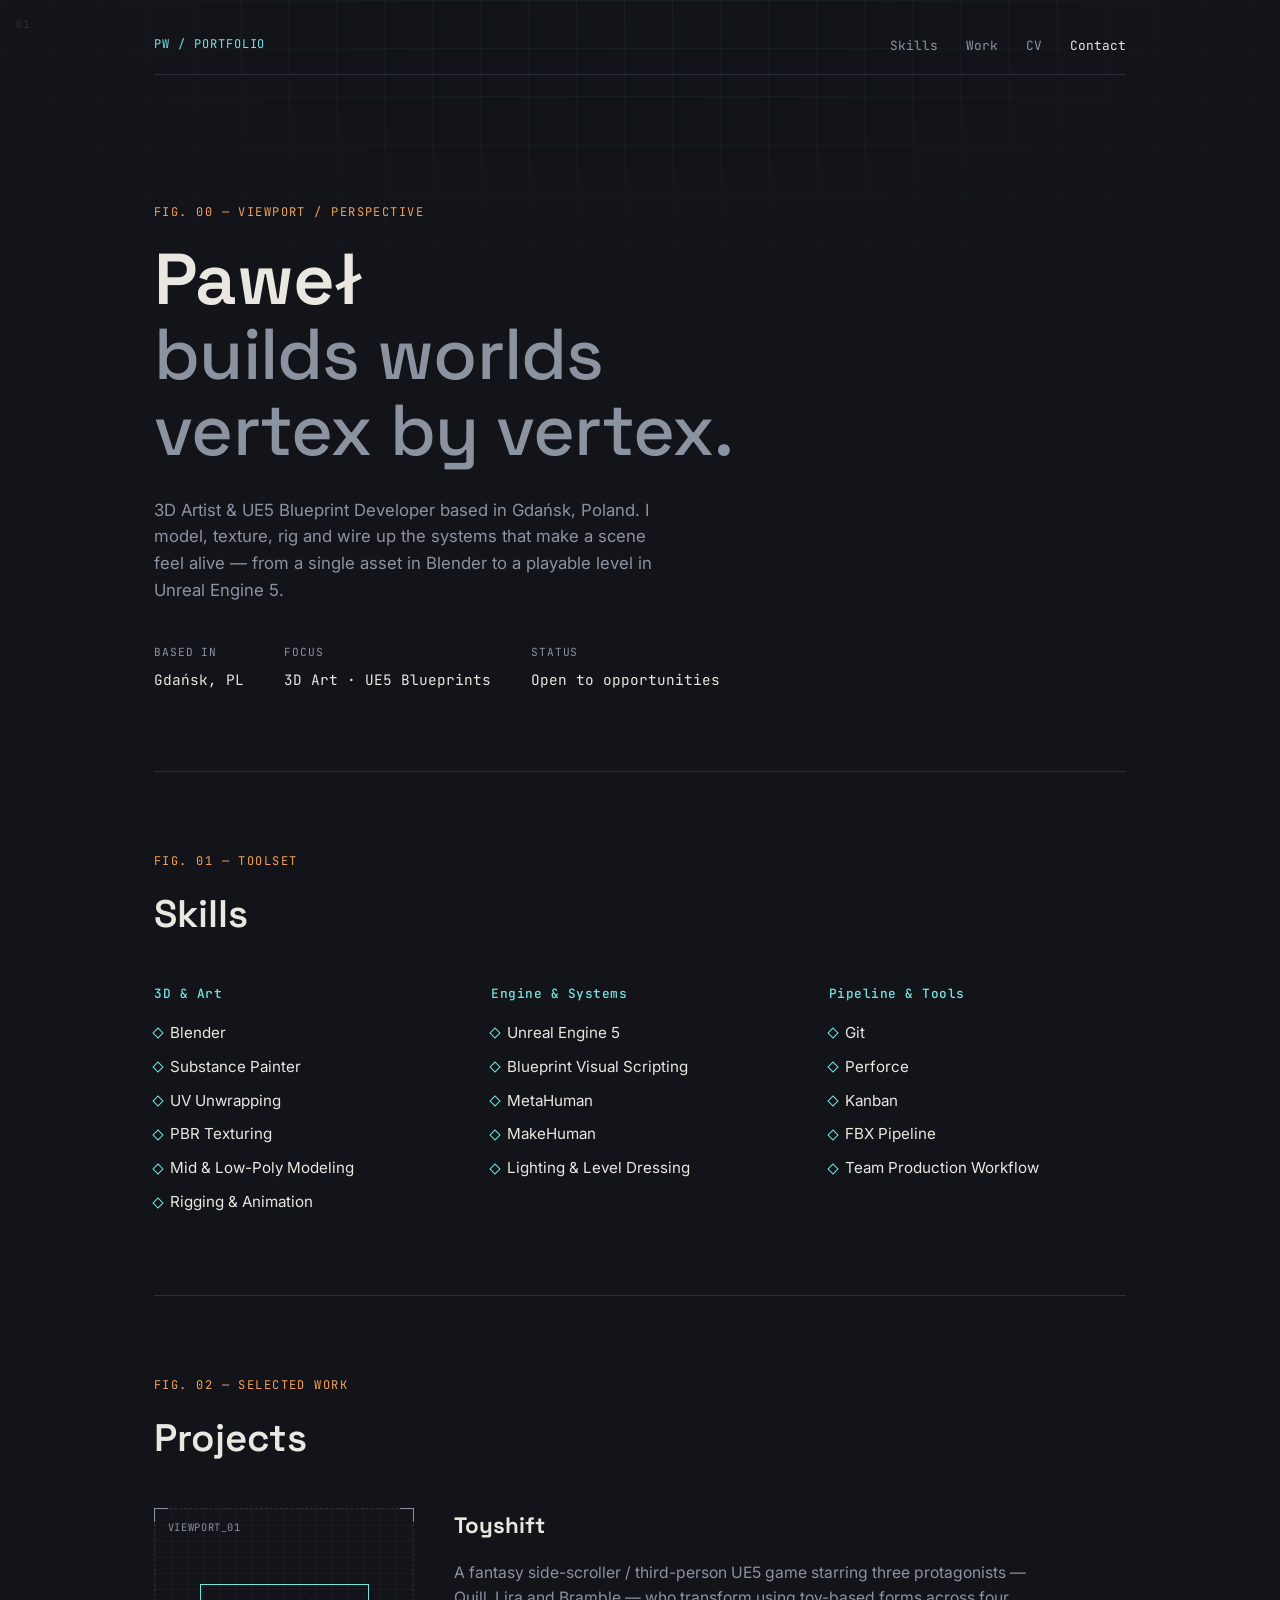
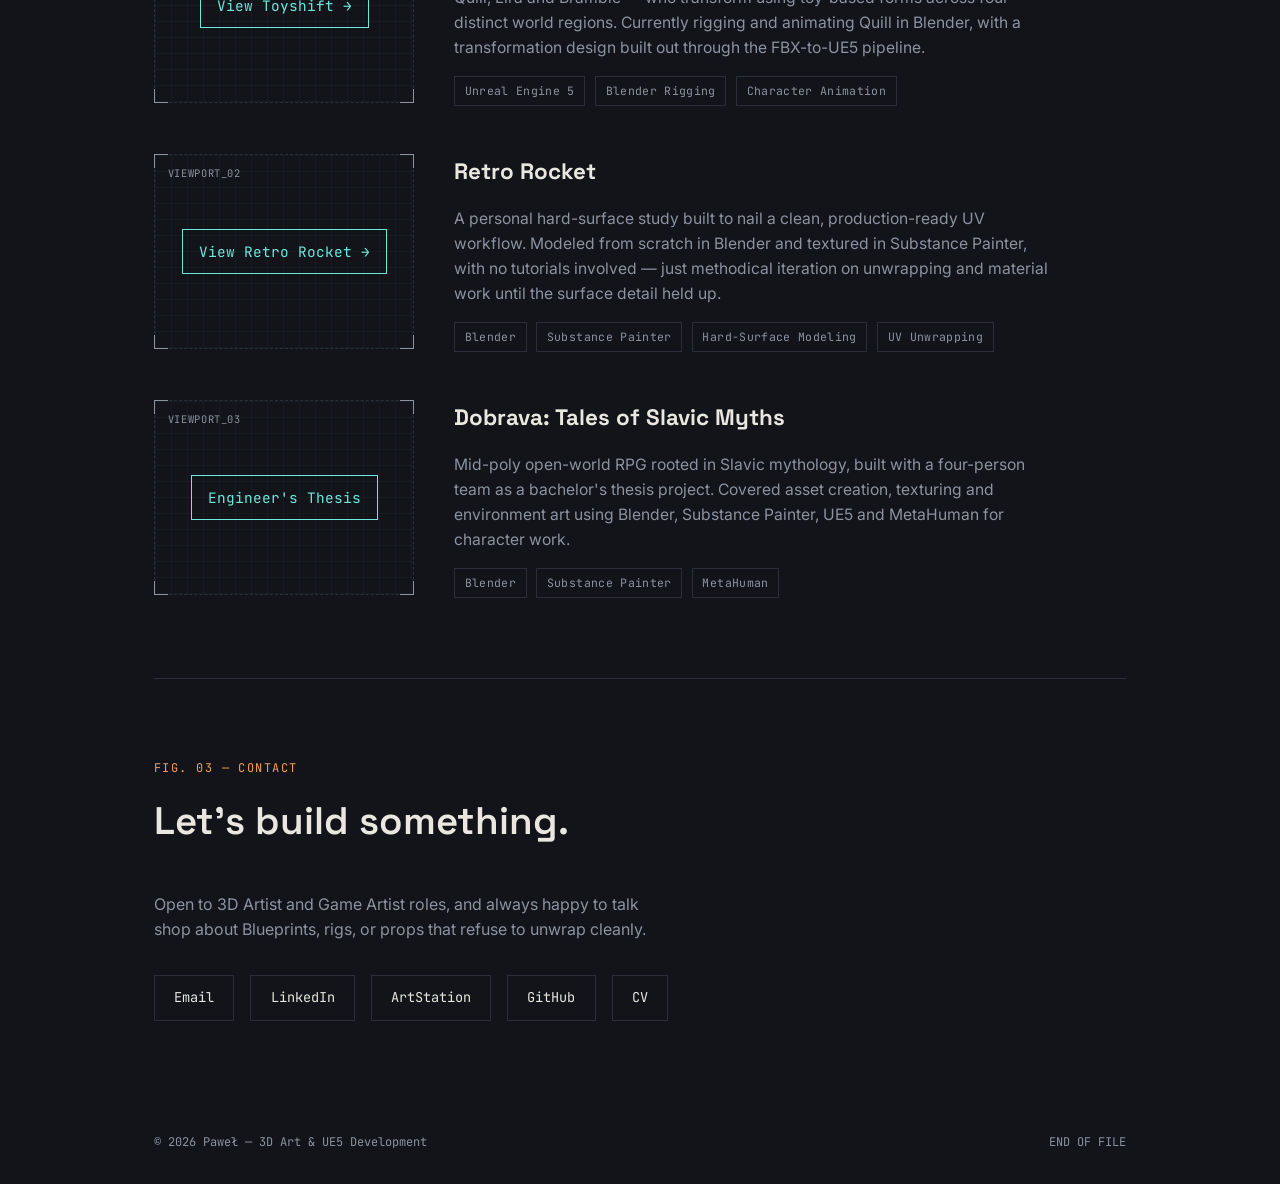
==== commit 6a0b1213: "Replace 'Python (bmesh scripting)' with 'Kanban'" ====
--- a/index.html
+++ b/index.html
@@ -79,7 +79,7 @@
         <ul class="skill-tags">
           <li>Git</li>
           <li>Perforce</li>
-          <li>Python (bmesh scripting)</li>
+          <li>Kanban</li>
           <li>FBX Pipeline</li>
           <li>Team Production Workflow</li>
         </ul>
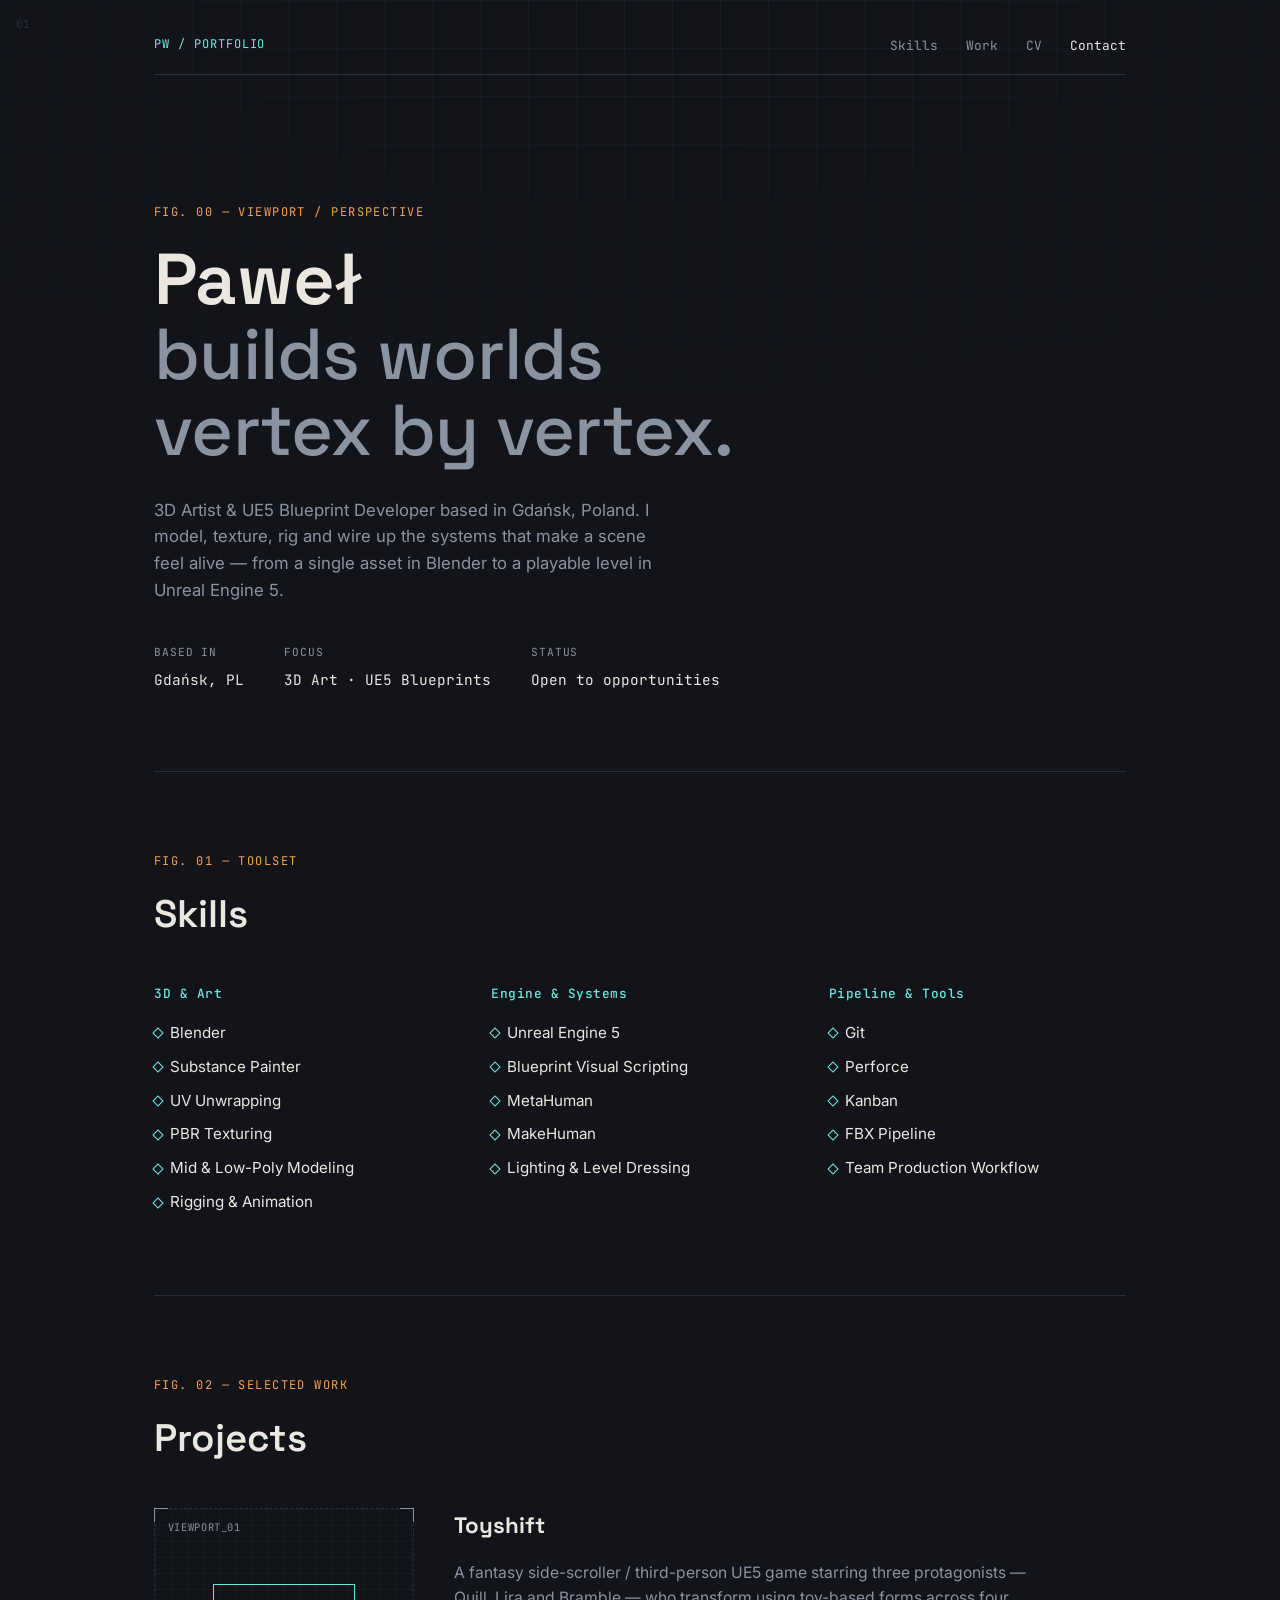
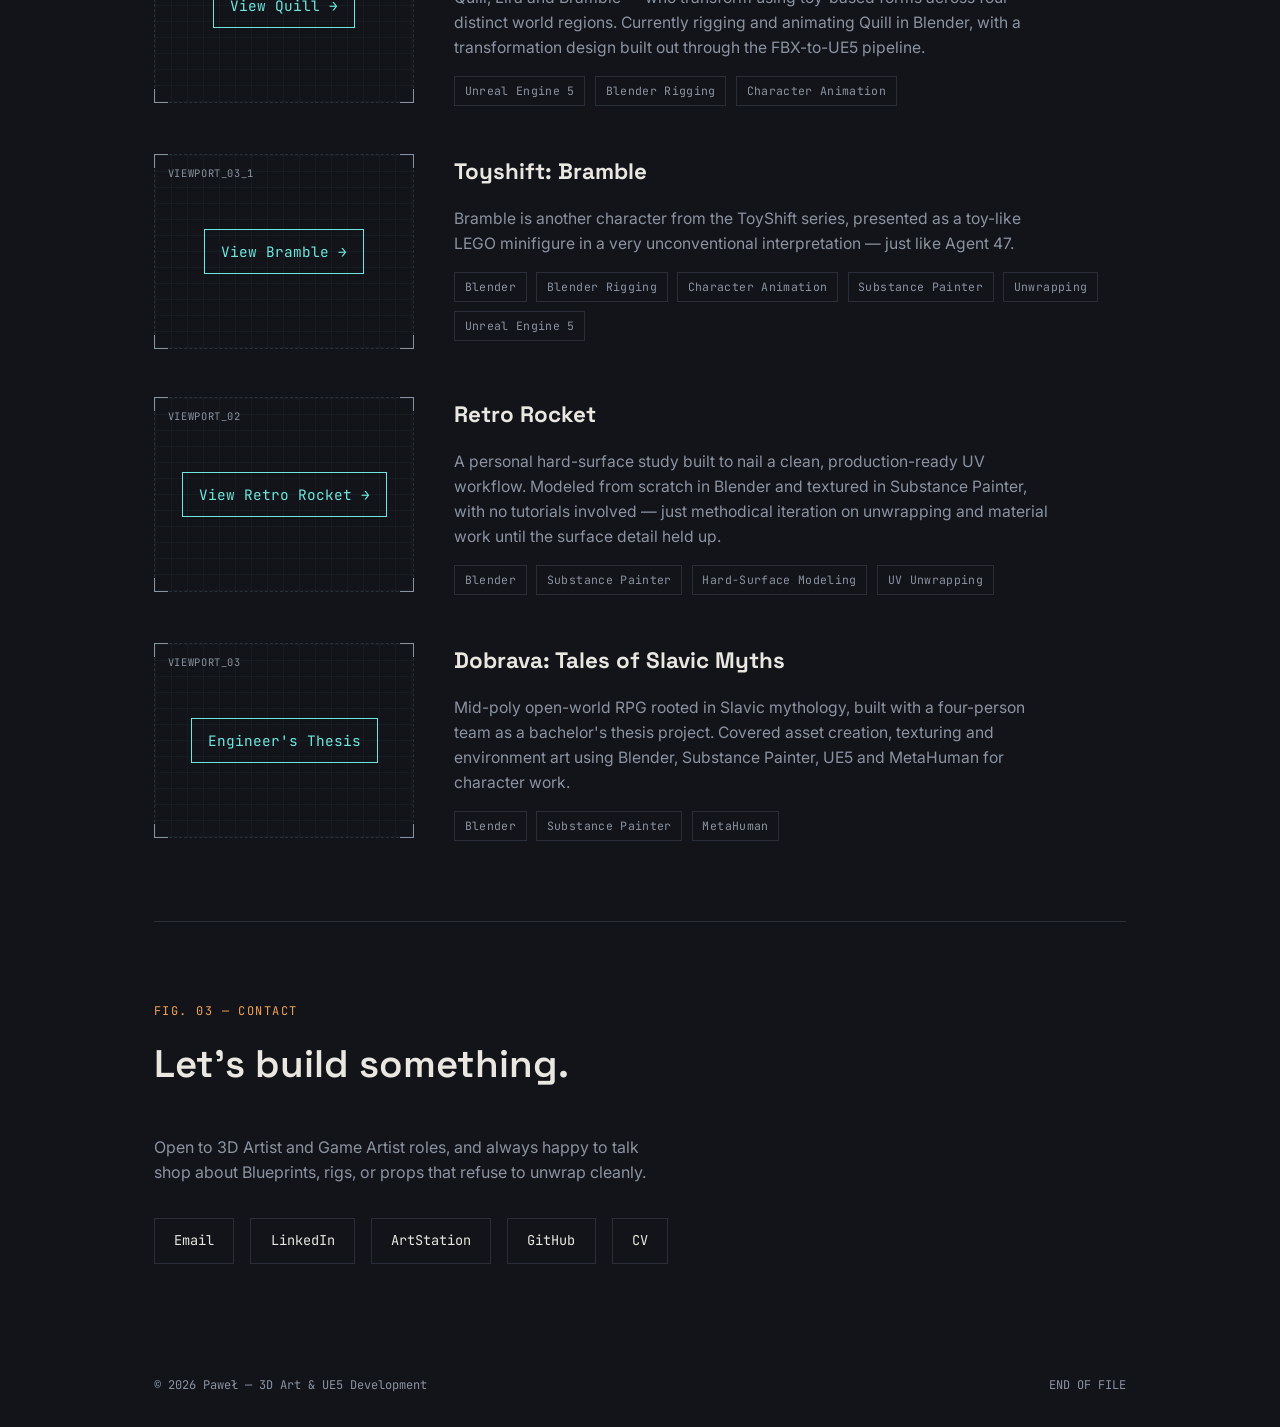
==== commit 68fee888: "Add Toyshift: Bramble project section Added a new project section for 'Toyshift: Bramble' with detai" ====
--- a/index.html
+++ b/index.html
@@ -102,7 +102,7 @@
           <span class="viewport-corner br"></span>
           <span class="viewport-id">VIEWPORT_01</span>
           <a class="viewport-link" href="https://www.artstation.com/artwork/WdKYmG" target="_blank" rel="noopener">
-            View Toyshift →
+            View Quill →
           </a>
         </div>
         <div class="project-body">
@@ -121,6 +121,34 @@
           </ul>
         </div>
       </article>
+      
+      <article class="project">
+        <div class="project-viewport">
+          <span class="viewport-corner tl"></span>
+          <span class="viewport-corner tr"></span>
+          <span class="viewport-corner bl"></span>
+          <span class="viewport-corner br"></span>
+          <span class="viewport-id">VIEWPORT_03_1</span>
+          <a class="viewport-link" href="https://www.artstation.com/artwork/b0KZkv" target="_blank" rel="noopener">
+            View Bramble →
+          </a>
+        </div>
+        <div class="project-body">
+          <h3 class="project-title">Toyshift: Bramble</h3>
+          <p class="project-desc">
+            Bramble is another character from the ToyShift series, 
+            presented as a toy-like LEGO minifigure in a very unconventional interpretation — just like Agent 47.
+          </p>
+          <ul class="project-tags">
+            <li>Blender</li>
+            <li>Blender Rigging</li>
+            <li>Character Animation</li>
+            <li>Substance Painter</li>
+            <li>Unwrapping</li>
+            <li>Unreal Engine 5</li>
+          </ul>
+        </div>
+  </article>
 
       <article class="project">
         <div class="project-viewport">
@@ -176,8 +204,8 @@
           </ul>
         </div>
       </article>
-    </div>
-  </section>
+</div>
+</section>
 
   <!-- CONTACT -->
   <section class="contact" id="contact">
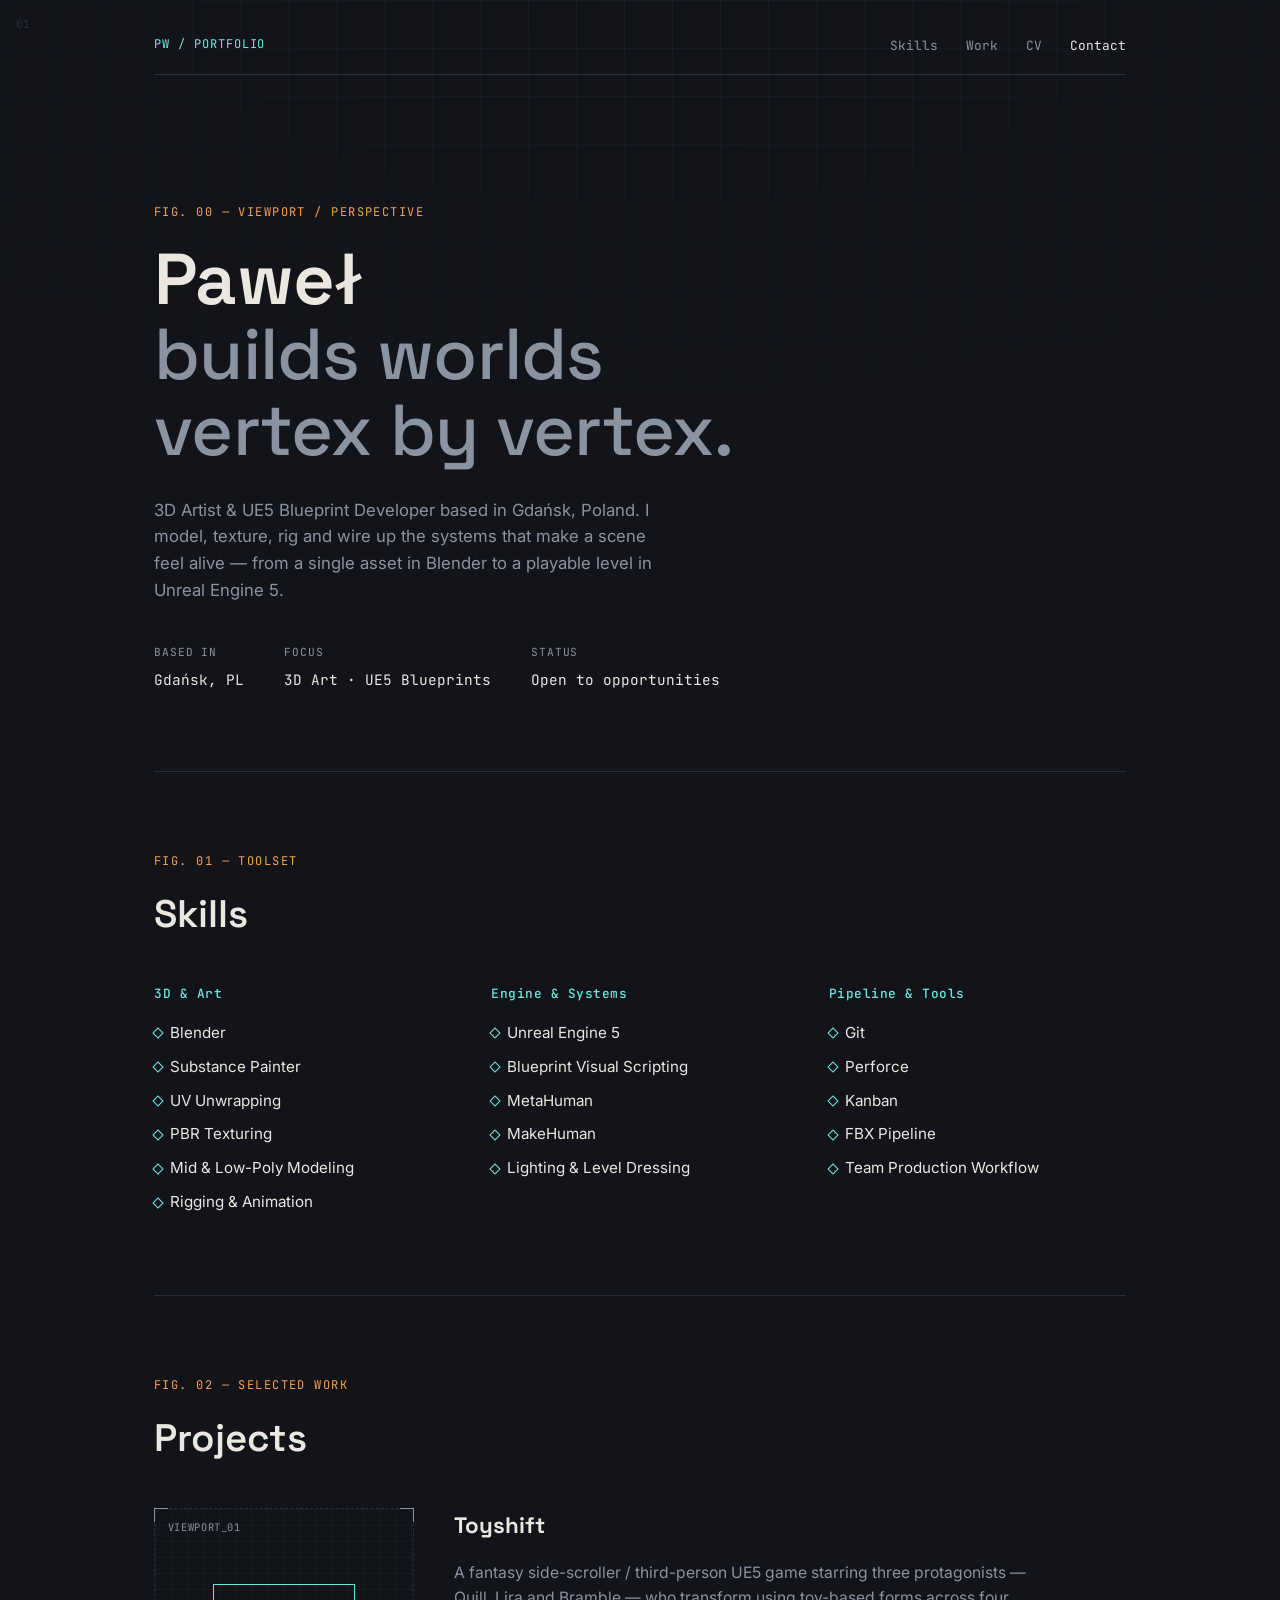
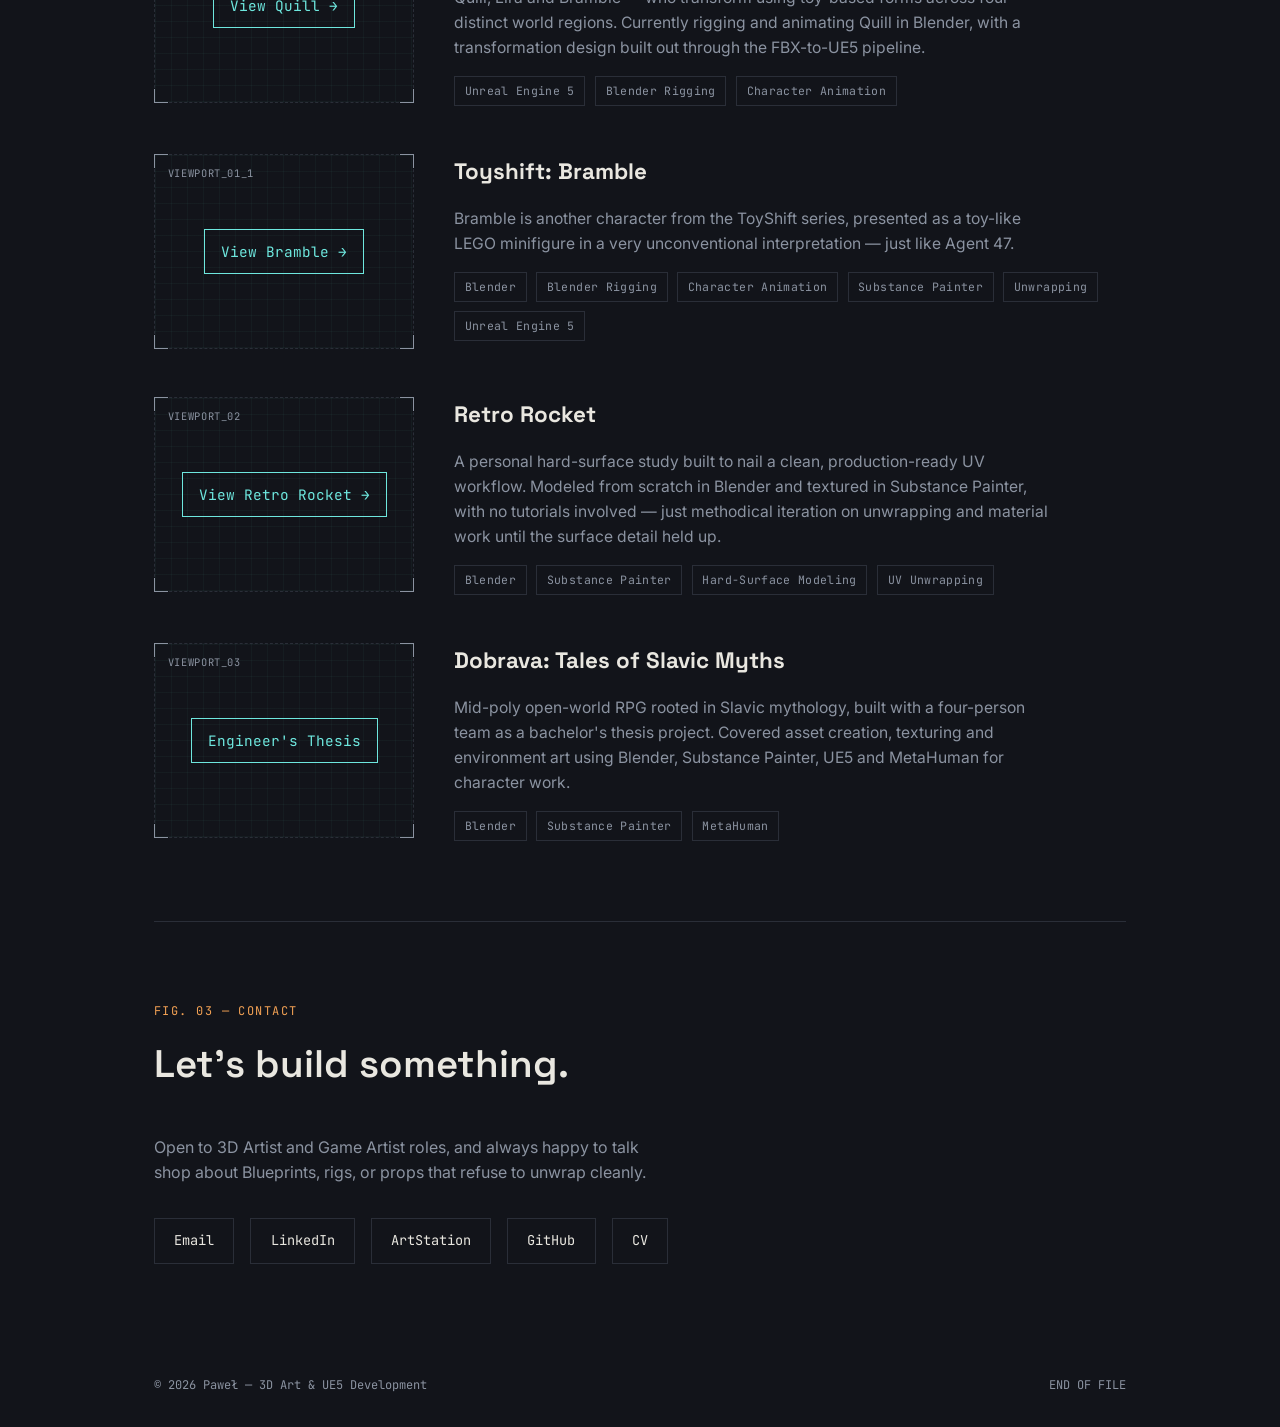
==== commit d655b0db: "Change viewport ID from VIEWPORT_03_1 to VIEWPORT_01_1" ====
--- a/index.html
+++ b/index.html
@@ -128,7 +128,7 @@
           <span class="viewport-corner tr"></span>
           <span class="viewport-corner bl"></span>
           <span class="viewport-corner br"></span>
-          <span class="viewport-id">VIEWPORT_03_1</span>
+          <span class="viewport-id">VIEWPORT_01_1</span>
           <a class="viewport-link" href="https://www.artstation.com/artwork/b0KZkv" target="_blank" rel="noopener">
             View Bramble →
           </a>
